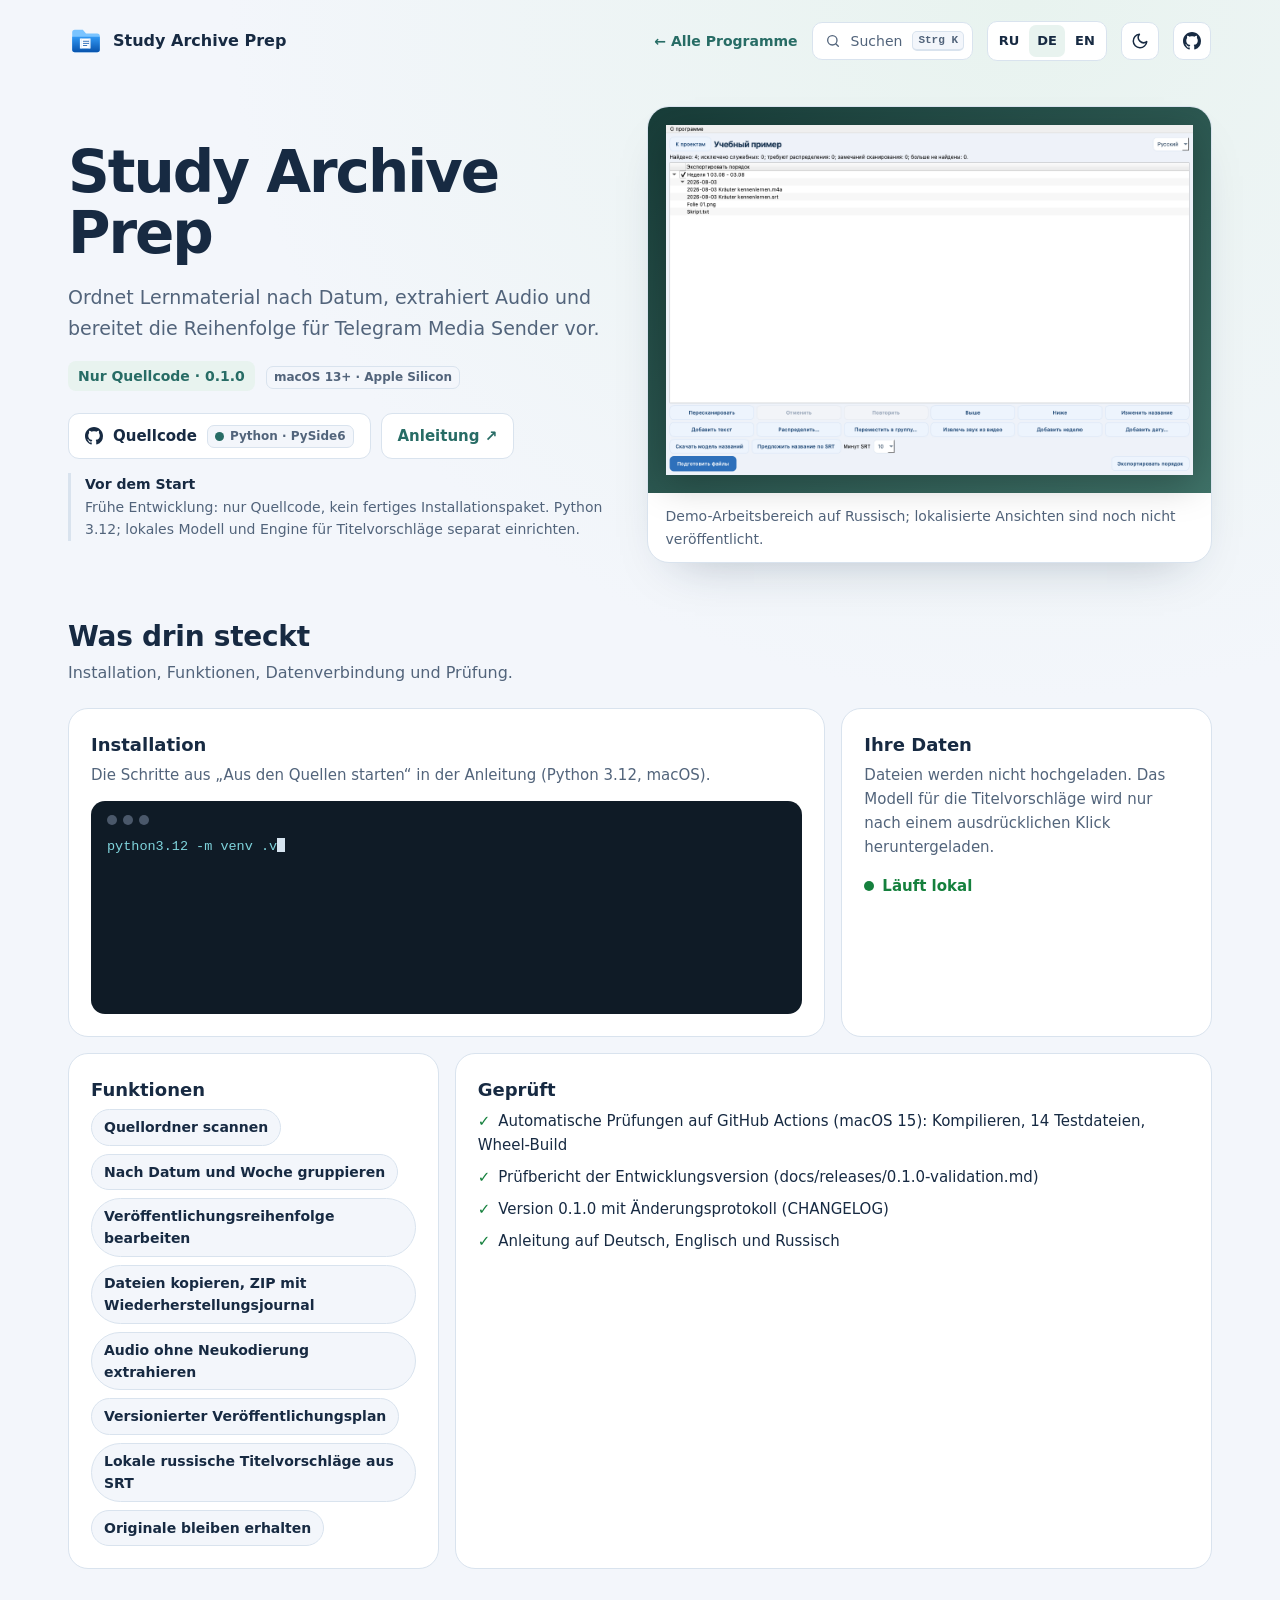
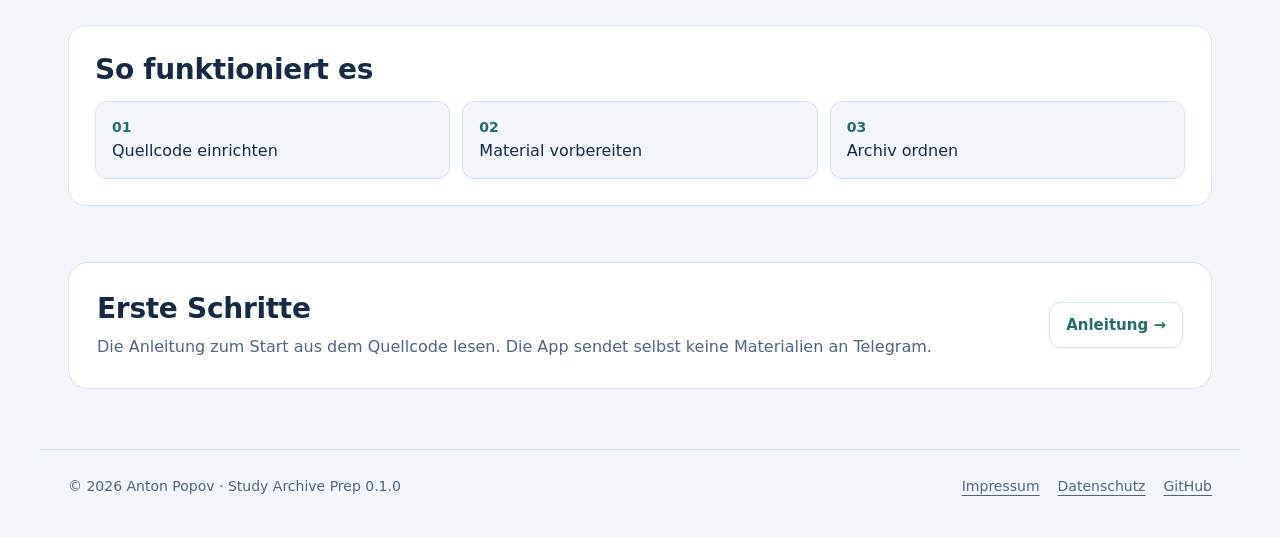
==== index.html @ 39529fe4 "kit: full brand in floating header, lighter pill transition" ====
<!doctype html>
<html lang="de">
<head>
<meta charset="utf-8">
<meta name="viewport" content="width=device-width,initial-scale=1">
<meta name="color-scheme" content="light dark">
<meta name="description" content="Ordnet Lernmaterial nach Datum, extrahiert Audio und bereitet die Reihenfolge für Telegram Media Sender vor.">
<title>Study Archive Prep — Anleitung · Nur Quellcode · 0.1.0</title>
<link rel="icon" href="presentation-icon.svg">
<script src="assets/kit/kit-theme.js"></script><link rel="stylesheet" href="assets/kit/kit.css?v=2026.11.06-1"><script src="assets/kit/programs.js?v=2026.11.06-1" defer></script><script src="assets/kit/kit.js?v=2026.11.06-1" defer></script>
<link rel="stylesheet" href="presentation.css?v=2026.11.06-1">
</head>
<body class="ppk-page">
<a class="ppk-skip" href="#main">Zum Inhalt</a>
<div class="ppk-nav-wrap" id="ppk-nav-wrap">
  <nav class="ppk-nav" aria-label="Hauptnavigation">
    <a class="ppk-brand" href="index.html"><img src="presentation-icon.svg" alt="" width="34" height="34"><span>Study Archive Prep</span></a>
    <span class="ppk-spacer"></span>
    <a class="ppk-back" href="https://popovantondev.github.io/popovantondev/index.html">← Alle Programme</a>
    <button class="ppk-search-btn" type="button" data-ppk-open-search aria-label="Programme durchsuchen"><span>Suchen</span><kbd>Strg K</kbd></button>
    <div class="ppk-langs"><a href="index-ru.html" lang="ru" hreflang="ru">RU</a><a href="index.html" lang="de" hreflang="de" aria-current="page">DE</a><a href="index-en.html" lang="en" hreflang="en">EN</a></div>
    <button class="ppk-icon-btn ppk-theme-btn" type="button" data-ppk-theme aria-label="Farbschema wechseln"></button>
    <a class="ppk-icon-btn ppk-gh-btn" href="https://github.com/popovantondev/StudyArchivePrep" aria-label="GitHub"></a>
  </nav>
</div>
<main class="ppk-shell" id="main">
<div class="ppk-hero">
<div>

<h1>Study Archive Prep</h1>
<p class="ppk-lead">Ordnet Lernmaterial nach Datum, extrahiert Audio und bereitet die Reihenfolge für Telegram Media Sender vor.</p>
<span class="ppk-status">Nur Quellcode · 0.1.0</span> <span class="ppk-chip ppk-meta-chip">macOS 13+ · Apple Silicon</span>
<div class="ppk-actions">
<a class="ppk-btn ppk-btn-gh" href="https://github.com/popovantondev/StudyArchivePrep">Quellcode <span class="ppk-chip"><i class="ppk-dot"></i>Python · PySide6</span></a>
<a class="ppk-btn" href="Guide-de.html">Anleitung ↗</a>
</div>
<p class="ppk-requirements"><strong>Vor dem Start</strong>Frühe Entwicklung: nur Quellcode, kein fertiges Installationspaket. Python 3.12; lokales Modell und Engine für Titelvorschläge separat einrichten.</p>

</div>
<figure class="ppk-preview">
<div class="ppk-stage"><a href="docs/images/study-archive-prep-workspace.png"><img src="docs/images/study-archive-prep-workspace.png" alt="Study Archive Prep — Demo-Arbeitsbereich auf Russisch; lokalisierte Ansichten sind noch nicht veröffentlicht." decoding="async"></a></div>
<figcaption>Demo-Arbeitsbereich auf Russisch; lokalisierte Ansichten sind noch nicht veröffentlicht.</figcaption>
</figure>
</div>



<section class="ppk-bento-section ppk-section ppk-reveal">
<h2>Was drin steckt</h2>
<p class="ppk-sub">Installation, Funktionen, Datenverbindung und Prüfung.</p>
<div class="ppk-bento">
<div class="ppk-tile ppk-wide"><h3>Installation</h3><p>Die Schritte aus „Aus den Quellen starten“ in der Anleitung (Python 3.12, macOS).</p><div class="ppk-term" role="group" aria-label="Installation"><div class="ppk-term-bar"><i></i><i></i><i></i></div><div class="ppk-term-out"><div class="ppk-ps">python3.12 -m venv .venv</div><div class="ppk-ps">source .venv/bin/activate</div><div class="ppk-ps">python -m pip install -r requirements.txt</div><div class="ppk-ps">python -m pip install -e .</div><div class="ppk-ok">study-archive-prep</div><div class="ppk-dim"># Getrennte UI-Vorschau: study-archive-prep --data-dir /tmp/study-archive-prep-preview</div></div></div></div>
<div class="ppk-tile"><h3>Ihre Daten</h3><p>Dateien werden nicht hochgeladen. Das Modell für die Titelvorschläge wird nur nach einem ausdrücklichen Klick heruntergeladen.</p><span class="ppk-live">Läuft lokal</span></div>
<div class="ppk-tile"><h3>Funktionen</h3><div class="ppk-chips"><span>Quellordner scannen</span><span>Nach Datum und Woche gruppieren</span><span>Veröffentlichungsreihenfolge bearbeiten</span><span>Dateien kopieren, ZIP mit Wiederherstellungsjournal</span><span>Audio ohne Neukodierung extrahieren</span><span>Versionierter Veröffentlichungsplan</span><span>Lokale russische Titelvorschläge aus SRT</span><span>Originale bleiben erhalten</span></div></div>
<div class="ppk-tile ppk-wide"><h3>Geprüft</h3><ul class="ppk-checks"><li>Automatische Prüfungen auf GitHub Actions (macOS 15): Kompilieren, 14 Testdateien, Wheel-Build</li><li>Prüfbericht der Entwicklungsversion (docs/releases/0.1.0-validation.md)</li><li>Version 0.1.0 mit Änderungsprotokoll (CHANGELOG)</li><li>Anleitung auf Deutsch, Englisch und Russisch</li></ul></div>
</div>
</section>

<section class="ppk-section ppk-process ppk-reveal" aria-labelledby="process-title">
<h2 id="process-title">So funktioniert es</h2>
<ol class="ppk-flow"><li>Quellcode einrichten</li><li>Material vorbereiten</li><li>Archiv ordnen</li></ol>
</section>

<section class="ppk-section ppk-start ppk-reveal">
<div><h2>Erste Schritte</h2><p>Die Anleitung zum Start aus dem Quellcode lesen. Die App sendet selbst keine Materialien an Telegram.</p></div>
<div class="ppk-actions"><a class="ppk-btn" href="Guide-de.html">Anleitung →</a></div>
</section>
</main>
<footer class="ppk-footer">
  <span>© 2026 Anton Popov · Study Archive Prep 0.1.0</span>
  <nav aria-label="Rechtliches"><a href="https://popovantondev.github.io/popovantondev/impressum.html">Impressum</a><a href="https://popovantondev.github.io/popovantondev/datenschutz.html">Datenschutz</a><a href="https://github.com/popovantondev/StudyArchivePrep">GitHub</a></nav>
</footer>
</body>
</html>
---- assets/kit/kit.css ----
/* popovantondev shared kit: tokens, header, search palette, components, footer.
   Everything is prefixed ppk-. Pages set their accent in their own CSS (see demo.html).
   Kit tokens have zero specificity (:where), so any page rule overrides them regardless of load order. */

/* ---------- tokens ---------- */
:where(:root){color-scheme:light;
  --ppk-bg:#f3f6fb;--ppk-panel:#ffffff;--ppk-ink:#172a42;--ppk-muted:#52647b;--ppk-line:#d9e3ee;
  --ppk-accent:#0f6f7c;--ppk-accent-ink:#ffffff;--ppk-tint:#e2f2f3;--ppk-hero:#0c3a45;--ppk-hero-end:#1b6b78;
  --ppk-glass:rgba(255,255,255,.76);--ppk-term:#0f1b26;--ppk-term-ink:#d6e4ef;--ppk-term-ps:#7fd4dc;--ppk-term-ok:#6ee787;--ppk-term-dim:#8fa3b6;
  --ppk-ok:#15803d;--ppk-ok-bg:#dcfce7;--ppk-ok-fg:#166534;--ppk-warn-bg:#fef3c7;--ppk-warn-fg:#92400e;
  --ppk-focus:#1a5fd0;--ppk-shadow:0 22px 50px -30px rgba(22,43,72,.35);
  --ppk-radius-s:8px;--ppk-radius-m:12px;--ppk-radius-l:20px;--ppk-radius-pill:999px;
  --ppk-font:system-ui,-apple-system,"Segoe UI",sans-serif;--ppk-mono:ui-monospace,"Cascadia Code",Consolas,monospace;--ppk-shell:1200px}
:where([data-theme="dark"]){color-scheme:dark;
  --ppk-bg:#0c131b;--ppk-panel:#131d28;--ppk-ink:#e5edf5;--ppk-muted:#9badbf;--ppk-line:#233142;
  --ppk-accent:#3cc1cc;--ppk-accent-ink:#03262b;--ppk-tint:#11343a;--ppk-hero:#082a32;--ppk-hero-end:#145a65;
  --ppk-glass:rgba(19,29,40,.76);--ppk-term:#070d13;--ppk-term-ink:#d6e4ef;--ppk-term-ps:#7fd4dc;--ppk-term-ok:#6ee787;--ppk-term-dim:#8fa3b6;
  --ppk-ok:#4ade80;--ppk-ok-bg:#14532d;--ppk-ok-fg:#bbf7d0;--ppk-warn-bg:#78350f;--ppk-warn-fg:#fde68a;
  --ppk-focus:#7ab8ff;--ppk-shadow:0 22px 50px -30px rgba(0,0,0,.7)}
@media (prefers-color-scheme:dark){:where(:root:not([data-theme])){color-scheme:dark;
  --ppk-bg:#0c131b;--ppk-panel:#131d28;--ppk-ink:#e5edf5;--ppk-muted:#9badbf;--ppk-line:#233142;
  --ppk-accent:#3cc1cc;--ppk-accent-ink:#03262b;--ppk-tint:#11343a;--ppk-hero:#082a32;--ppk-hero-end:#145a65;
  --ppk-glass:rgba(19,29,40,.76);--ppk-term:#070d13;--ppk-term-ink:#d6e4ef;--ppk-term-ps:#7fd4dc;--ppk-term-ok:#6ee787;--ppk-term-dim:#8fa3b6;
  --ppk-ok:#4ade80;--ppk-ok-bg:#14532d;--ppk-ok-fg:#bbf7d0;--ppk-warn-bg:#78350f;--ppk-warn-fg:#fde68a;
  --ppk-focus:#7ab8ff;--ppk-shadow:0 22px 50px -30px rgba(0,0,0,.7)}}

/* ---------- base (only inside pages that opt in with class ppk-page on body) ---------- */
.ppk-page{margin:0;background:radial-gradient(ellipse at 80% 0,var(--ppk-tint),transparent 55%),var(--ppk-bg);background-attachment:fixed;color:var(--ppk-ink);font:16px/1.6 var(--ppk-font);transition:background-color .3s,color .3s}
.ppk-page *,.ppk-page *::before,.ppk-page *::after{box-sizing:border-box}
:where(.ppk-page a){color:var(--ppk-accent);text-underline-offset:4px}
:where(.ppk-page img){max-width:100%;height:auto}
:where(.ppk-page button){font:inherit;color:inherit}
.ppk-page :focus-visible,.ppk-overlay :focus-visible,.ppk-nav-wrap :focus-visible,.ppk-footer :focus-visible{outline:3px solid var(--ppk-focus);outline-offset:3px}
:where(.ppk-page h1),.ppk-title{font-size:clamp(34px,4.6vw,58px);line-height:1.05;letter-spacing:-.035em;margin:14px 0 18px}
:where(.ppk-page h2),.ppk-h2{font-size:clamp(22px,2.4vw,28px);line-height:1.25;letter-spacing:-.01em;margin:0 0 6px}
.ppk-page [hidden],.ppk-overlay[hidden]{display:none!important}
.ppk-shell{max-width:var(--ppk-shell);margin:0 auto;padding:0 28px}
.ppk-section{margin:56px 0;position:relative}
.ppk-sub{color:var(--ppk-muted);margin:0 0 22px}
.ppk-sr-only{position:absolute!important;width:1px;height:1px;margin:-1px;padding:0;overflow:hidden;clip:rect(0 0 0 0);white-space:nowrap;border:0}
.ppk-skip{position:absolute;left:12px;top:-60px;z-index:200;background:var(--ppk-panel);color:var(--ppk-ink);border:2px solid var(--ppk-focus);border-radius:var(--ppk-radius-m);padding:8px 14px;font-weight:700;text-decoration:none}
.ppk-skip:focus{top:12px}
html.ppk-lock{overflow:hidden}

/* ---------- icons (CSS masks, work without JS and without inline SVG) ---------- */
.ppk-search-btn::before,.ppk-gh-btn::before,.ppk-theme-btn::before,.ppk-btn-gh::before{content:"";flex:none;background:currentColor;-webkit-mask:var(--ppk-ico) center/contain no-repeat;mask:var(--ppk-ico) center/contain no-repeat}
.ppk-search-btn::before{--ppk-ico:url("data:image/svg+xml,%3Csvg xmlns='http://www.w3.org/2000/svg' viewBox='0 0 24 24' fill='none' stroke='black' stroke-width='2' stroke-linecap='round'%3E%3Ccircle cx='11' cy='11' r='7'/%3E%3Cpath d='m20 20-3.5-3.5'/%3E%3C/svg%3E");width:16px;height:16px}
.ppk-gh-btn::before,.ppk-btn-gh::before{--ppk-ico:url("data:image/svg+xml,%3Csvg xmlns='http://www.w3.org/2000/svg' viewBox='0 0 16 16'%3E%3Cpath d='M8 0C3.58 0 0 3.58 0 8c0 3.54 2.29 6.53 5.47 7.59.4.07.55-.17.55-.38 0-.19-.01-.82-.01-1.49-2.01.37-2.53-.49-2.69-.94-.09-.23-.48-.94-.82-1.13-.28-.15-.68-.52-.01-.53.63-.01 1.08.58 1.23.82.72 1.21 1.87.87 2.33.66.07-.52.28-.87.51-1.07-1.78-.2-3.64-.89-3.64-3.95 0-.87.31-1.59.82-2.15-.08-.2-.36-1.02.08-2.12 0 0 .67-.21 2.2.82.64-.18 1.32-.27 2-.27.68 0 1.36.09 2 .27 1.53-1.04 2.2-.82 2.2-.82.44 1.1.16 1.92.08 2.12.51.56.82 1.27.82 2.15 0 3.07-1.87 3.75-3.65 3.95.29.25.54.73.54 1.48 0 1.07-.01 1.93-.01 2.2 0 .21.15.46.55.38A8.013 8.013 0 0 0 16 8c0-4.42-3.58-8-8-8z'/%3E%3C/svg%3E");width:18px;height:18px}
.ppk-theme-btn::before{--ppk-ico:url("data:image/svg+xml,%3Csvg xmlns='http://www.w3.org/2000/svg' viewBox='0 0 24 24' fill='none' stroke='black' stroke-width='2' stroke-linecap='round' stroke-linejoin='round'%3E%3Cpath d='M21 12.8A9 9 0 1 1 11.2 3a7 7 0 0 0 9.8 9.8z'/%3E%3C/svg%3E");width:18px;height:18px}
:root[data-theme="dark"] .ppk-theme-btn::before{--ppk-ico:url("data:image/svg+xml,%3Csvg xmlns='http://www.w3.org/2000/svg' viewBox='0 0 24 24' fill='none' stroke='black' stroke-width='2' stroke-linecap='round'%3E%3Ccircle cx='12' cy='12' r='4.5'/%3E%3Cpath d='M12 2v2M12 20v2M4.9 4.9l1.4 1.4M17.7 17.7l1.4 1.4M2 12h2M20 12h2M4.9 19.1l1.4-1.4M17.7 6.3l1.4-1.4'/%3E%3C/svg%3E")}
@media (prefers-color-scheme:dark){:root:not([data-theme]) .ppk-theme-btn::before{--ppk-ico:url("data:image/svg+xml,%3Csvg xmlns='http://www.w3.org/2000/svg' viewBox='0 0 24 24' fill='none' stroke='black' stroke-width='2' stroke-linecap='round'%3E%3Ccircle cx='12' cy='12' r='4.5'/%3E%3Cpath d='M12 2v2M12 20v2M4.9 4.9l1.4 1.4M17.7 17.7l1.4 1.4M2 12h2M20 12h2M4.9 19.1l1.4-1.4M17.7 6.3l1.4-1.4'/%3E%3C/svg%3E")}}
.ppk-search-btn:has(svg)::before,.ppk-icon-btn:has(svg)::before,.ppk-btn-gh:has(svg)::before{display:none}

/* ---------- header: static markup, JS only improves it ---------- */
.ppk-nav-wrap{position:sticky;top:0;z-index:40;padding:10px 0 0}
.ppk-nav-wrap.ppk-floating{padding-inline:8px}
.ppk-nav{position:relative;isolation:isolate;max-width:var(--ppk-shell);margin:0 auto;display:flex;align-items:center;gap:14px;padding:10px 28px;border:1px solid transparent;border-radius:0;font:14px/1.3 var(--ppk-font);color:var(--ppk-ink);transition:border-color .25s,border-radius .25s}
/* Glass pill is a separate layer: the header jump to the pill changes layout once, the glass, blur and shadow only fade in (opacity), so scrolling past the threshold stays cheap. */
.ppk-nav::before{content:"";position:absolute;inset:-1px;z-index:-1;border-radius:inherit;background:var(--ppk-glass);-webkit-backdrop-filter:blur(14px) saturate(1.4);backdrop-filter:blur(14px) saturate(1.4);box-shadow:0 10px 30px -18px rgba(0,0,0,.35);opacity:0;pointer-events:none;transition:opacity .25s}
.ppk-nav *,.ppk-nav *::before,.ppk-nav *::after{box-sizing:border-box}
.ppk-floating .ppk-nav{max-width:980px;padding:8px 10px 8px 16px;border-color:var(--ppk-line);border-radius:var(--ppk-radius-pill)}
.ppk-floating .ppk-nav::before{opacity:1}
.ppk-brand{display:flex;align-items:center;gap:10px;min-width:0;font-size:16px;font-weight:750;color:var(--ppk-ink);text-decoration:none;white-space:nowrap}
.ppk-brand img{width:34px;height:34px;flex:none;border-radius:9px}
.ppk-brand span{overflow:hidden;text-overflow:ellipsis;padding:3px 4px 3px 0;margin:-3px -4px -3px 0}
.ppk-spacer{flex:1}
.ppk-back{display:inline-flex;align-items:center;min-height:38px;font-size:14px;font-weight:650;color:var(--ppk-accent);text-decoration:none;white-space:nowrap}
.ppk-back:hover{text-decoration:underline;text-underline-offset:4px}
.ppk-search-btn{display:none;align-items:center;gap:10px;min-height:38px;padding:6px 8px 6px 12px;border:1px solid var(--ppk-line);border-radius:10px;background:var(--ppk-panel);color:var(--ppk-muted);font:inherit;font-size:14px;cursor:pointer;transition:border-color .2s}
.ppk-search-btn:hover{border-color:var(--ppk-accent)}
html.ppk-js .ppk-search-btn{display:flex}
.ppk-search-btn kbd,.ppk-kbd{font:600 11px/1 var(--ppk-mono);border:1px solid var(--ppk-line);border-bottom-width:2px;border-radius:5px;padding:3px 5px;color:var(--ppk-muted);background:var(--ppk-bg)}
.ppk-langs{display:flex;gap:2px;padding:3px;border:1px solid var(--ppk-line);border-radius:10px;background:var(--ppk-panel)}
.ppk-langs a{display:grid;place-items:center;min-width:36px;min-height:32px;border-radius:7px;color:var(--ppk-ink);font-size:13px;font-weight:700;text-decoration:none}
.ppk-langs a:hover{background:var(--ppk-bg)}
.ppk-langs a[aria-current]{background:var(--ppk-tint);color:var(--ppk-ink)}
.ppk-icon-btn{display:grid;place-items:center;width:38px;height:38px;padding:0;border:1px solid var(--ppk-line);border-radius:10px;background:var(--ppk-panel);color:var(--ppk-ink);text-decoration:none;cursor:pointer;transition:border-color .2s}
.ppk-icon-btn:hover{border-color:var(--ppk-accent)}
.ppk-icon-btn svg{width:18px;height:18px}
html:not(.ppk-js) .ppk-theme-btn{display:none}

/* ---------- hero parts ---------- */
.ppk-hero{display:grid;grid-template-columns:minmax(0,1fr) minmax(0,1.05fr);gap:40px;align-items:center;margin:34px 0 10px}
.ppk-hero>*{min-width:0}
.ppk-pill{display:inline-flex;align-items:center;gap:8px;max-width:100%;padding:4px 12px 4px 4px;border:1px solid var(--ppk-line);border-radius:var(--ppk-radius-pill);background:var(--ppk-panel);color:var(--ppk-ink);font-size:13px;text-decoration:none;transition:border-color .2s,transform .2s}
.ppk-pill:hover{border-color:var(--ppk-accent);transform:translateY(-1px)}
.ppk-pill .ppk-new{flex:none;background:var(--ppk-accent);color:var(--ppk-accent-ink);border-radius:var(--ppk-radius-pill);padding:2px 8px;font-weight:800;font-size:11px;letter-spacing:.04em}
.ppk-pill .ppk-more{color:var(--ppk-accent);font-weight:650;white-space:nowrap}
.ppk-lead{margin:0 0 18px;color:var(--ppk-muted);font-size:19px}
.ppk-status{display:inline-block;padding:4px 10px;border-radius:var(--ppk-radius-s);background:var(--ppk-tint);color:var(--ppk-accent);font-size:14px;font-weight:700}
.ppk-actions{display:flex;flex-wrap:wrap;align-items:center;gap:10px;margin:22px 0 14px}
.ppk-btn{display:inline-flex;align-items:center;gap:10px;min-height:46px;padding:10px 16px;border:1px solid var(--ppk-line);border-radius:11px;background:var(--ppk-panel);color:var(--ppk-accent);font-size:15px;font-weight:700;text-decoration:none;cursor:pointer;transition:transform .15s,box-shadow .2s,border-color .2s}
.ppk-btn:hover{transform:translateY(-1px);box-shadow:0 8px 20px -12px rgba(0,0,0,.35);border-color:var(--ppk-accent)}
.ppk-btn-primary{background:var(--ppk-accent);border-color:var(--ppk-accent);color:var(--ppk-accent-ink)}
.ppk-btn-gh{color:var(--ppk-ink)}
.ppk-chip{display:inline-flex;align-items:center;gap:6px;padding:1px 7px;border:1px solid var(--ppk-line);border-radius:7px;background:var(--ppk-bg);color:var(--ppk-muted);font-size:12px;font-weight:600}
.ppk-dot{display:inline-block;width:9px;height:9px;border-radius:50%;background:var(--ppk-accent)}
.ppk-requirements{margin:0;padding-left:14px;border-left:3px solid var(--ppk-line);color:var(--ppk-muted);font-size:14px}
.ppk-requirements strong{display:block;color:var(--ppk-ink)}
.ppk-preview{position:relative;margin:0;overflow:hidden;border:1px solid var(--ppk-line);border-radius:22px;background:var(--ppk-panel);box-shadow:var(--ppk-shadow)}
.ppk-stage{display:grid;place-items:center;padding:18px;background:linear-gradient(145deg,var(--ppk-hero),var(--ppk-hero-end))}
.ppk-stage img{display:block;width:auto;max-height:470px;filter:drop-shadow(0 8px 18px rgba(0,0,0,.25))}
.ppk-preview figcaption{padding:12px 18px;color:var(--ppk-muted);font-size:14px}

/* ---------- bento ---------- */
.ppk-bento{display:grid;grid-template-columns:repeat(3,minmax(0,1fr));gap:16px}
.ppk-tile{position:relative;min-width:0;overflow:hidden;padding:22px;border:1px solid var(--ppk-line);border-radius:var(--ppk-radius-l);background:var(--ppk-panel)}
.ppk-tile h3{margin:0 0 4px;font-size:18px}
.ppk-tile p{margin:0 0 14px;color:var(--ppk-muted);font-size:15px}
.ppk-wide{grid-column:span 2}
.ppk-term{min-height:178px;overflow:hidden;padding:14px 16px;border-radius:14px;background:var(--ppk-term);color:var(--ppk-term-ink);font:13.5px/1.75 var(--ppk-mono)}
.ppk-term-bar{display:flex;gap:6px;margin-bottom:10px}
.ppk-term-bar i{width:10px;height:10px;border-radius:50%;background:#4a586a}
.ppk-term-out>div{overflow-wrap:anywhere}
.ppk-term .ppk-ps{color:var(--ppk-term-ps)}
.ppk-term .ppk-ok{color:var(--ppk-term-ok)}
.ppk-term .ppk-dim{color:var(--ppk-term-dim)}
.ppk-cursor{display:inline-block;width:8px;height:1.05em;background:var(--ppk-term-ink);vertical-align:-2px;animation:ppk-blink 1s steps(1) infinite}
@keyframes ppk-blink{50%{opacity:0}}
.ppk-chips{display:flex;flex-wrap:wrap;gap:8px}
.ppk-chips span{padding:6px 12px;border:1px solid var(--ppk-line);border-radius:var(--ppk-radius-pill);background:var(--ppk-bg);font-size:14px;font-weight:600;transition:transform .2s,border-color .2s}
.ppk-chips span:hover{transform:translateY(-2px);border-color:var(--ppk-accent)}
.ppk-live{display:inline-flex;align-items:center;gap:8px;color:var(--ppk-ok);font-size:15px;font-weight:700}
.ppk-live::before{content:"";width:10px;height:10px;border-radius:50%;background:var(--ppk-ok);box-shadow:0 0 0 0 rgba(22,163,74,.55);animation:ppk-pulse 2s infinite}
@keyframes ppk-pulse{70%{box-shadow:0 0 0 10px rgba(22,163,74,0)}100%{box-shadow:0 0 0 0 rgba(22,163,74,0)}}
.ppk-checks{display:grid;gap:8px;margin:0;padding:0;list-style:none;font-size:15px}
.ppk-checks li::before{content:"\2713";margin-right:8px;color:var(--ppk-ok);font-weight:800}

/* ---------- steps ---------- */
.ppk-process{padding:26px;border:1px solid var(--ppk-line);border-radius:18px;background:var(--ppk-panel)}
.ppk-flow{display:grid;grid-template-columns:repeat(3,minmax(0,1fr));gap:12px;margin:14px 0 0;padding:0;list-style:none;counter-reset:ppk-step}
.ppk-flow li{padding:14px 16px;border:1px solid var(--ppk-line);border-radius:var(--ppk-radius-m);background:var(--ppk-bg)}
.ppk-flow li::before{counter-increment:ppk-step;content:counter(ppk-step,decimal-leading-zero);display:block;color:var(--ppk-accent);font-size:14px;font-weight:700}

/* ---------- tabs and program cards ---------- */
.ppk-tabs{display:inline-flex;flex-wrap:wrap;gap:4px;padding:4px;border:1px solid var(--ppk-line);border-radius:14px;background:var(--ppk-panel)}
.ppk-tabs button{padding:8px 14px;min-height:38px;border:0;border-radius:10px;background:transparent;color:var(--ppk-muted);font-size:14px;font-weight:650;cursor:pointer;transition:background-color .2s,color .2s}
.ppk-tabs button:hover{color:var(--ppk-ink)}
.ppk-tabs button[aria-selected="true"]{background:var(--ppk-accent);color:var(--ppk-accent-ink)}
.ppk-app-grid{display:grid;grid-template-columns:repeat(auto-fill,minmax(230px,1fr));gap:12px;margin-top:16px}
.ppk-app-card{display:flex;align-items:flex-start;gap:12px;padding:14px;border:1px solid var(--ppk-line);border-radius:14px;background:var(--ppk-panel);color:var(--ppk-ink);text-decoration:none;animation:ppk-fade .35s ease both;transition:border-color .2s,transform .2s}
.ppk-app-card:hover{border-color:var(--ppk-accent);transform:translateY(-2px)}
.ppk-app-card img{flex:none;width:36px;height:36px;border-radius:9px}
.ppk-app-card b{display:block;font-size:15px}
.ppk-app-card small{display:block;color:var(--ppk-muted);font-size:13px;line-height:1.4}
@keyframes ppk-fade{from{opacity:0;transform:translateY(6px)}}

/* ---------- demo frame ---------- */
.ppk-demo{overflow:hidden;border:1px solid var(--ppk-line);border-radius:var(--ppk-radius-l);background:var(--ppk-panel);box-shadow:var(--ppk-shadow)}
.ppk-demo-head{display:flex;flex-wrap:wrap;align-items:center;gap:10px;padding:12px 16px;border-bottom:1px solid var(--ppk-line);font-weight:700}
.ppk-demo-label{margin-left:auto;padding:3px 10px;border-radius:var(--ppk-radius-pill);background:var(--ppk-warn-bg);color:var(--ppk-warn-fg);font-size:13px;font-weight:700}
.ppk-demo-body{display:grid;grid-template-columns:220px minmax(0,1fr);min-height:250px}
.ppk-demo-side{display:grid;align-content:start;gap:10px;padding:16px;border-right:1px solid var(--ppk-line);font-size:14px}
.ppk-field{padding:8px 10px;border:1px solid var(--ppk-line);border-radius:10px;background:var(--ppk-bg)}
.ppk-field small{display:block;color:var(--ppk-muted)}
.ppk-demo-main{min-width:0;padding:16px}
.ppk-rows{display:grid;gap:6px;margin:0 0 12px;padding:0;list-style:none}
.ppk-rows li{display:grid;grid-template-columns:minmax(0,1fr) auto;gap:10px;align-items:center;padding:8px 12px;border:1px solid var(--ppk-line);border-radius:10px;font-size:14px;animation:ppk-fade .3s ease both}
.ppk-rows li>:first-child{overflow-wrap:anywhere}
.ppk-badge{padding:2px 8px;border-radius:6px;background:var(--ppk-tint);color:var(--ppk-ink);font-size:12px;font-weight:700}
.ppk-badge-ok{background:var(--ppk-ok-bg);color:var(--ppk-ok-fg)}
.ppk-badge-warn{background:var(--ppk-warn-bg);color:var(--ppk-warn-fg)}
.ppk-progress{height:8px;margin:10px 0;overflow:hidden;border:1px solid var(--ppk-line);border-radius:99px;background:var(--ppk-bg)}
.ppk-progress i{display:block;width:0;height:100%;background:var(--ppk-accent);transition:width .25s linear}
.ppk-demo-empty{padding:24px 0;color:var(--ppk-muted);font-size:14px}
.ppk-demo-done{color:var(--ppk-ok);font-weight:700}

/* ---------- search palette (built by kit.js) ---------- */
.ppk-overlay{position:fixed;inset:0;z-index:100;display:grid;place-items:start center;padding:12vh 16px 16px;background:rgba(8,15,24,.55);-webkit-backdrop-filter:blur(3px);backdrop-filter:blur(3px);font:16px/1.5 var(--ppk-font);color:var(--ppk-ink)}
.ppk-overlay *,.ppk-overlay *::before,.ppk-overlay *::after{box-sizing:border-box}
.ppk-palette{width:min(620px,100%);overflow:hidden;border:1px solid var(--ppk-line);border-radius:16px;background:var(--ppk-panel);box-shadow:0 30px 80px -20px rgba(0,0,0,.5);animation:ppk-pop .18s ease}
@keyframes ppk-pop{from{opacity:0;transform:translateY(-8px) scale(.98)}}
.ppk-phead{display:flex;align-items:center;border-bottom:1px solid var(--ppk-line)}
.ppk-palette-input{flex:1;min-width:0;padding:16px 18px;border:0;background:transparent;color:var(--ppk-ink);font:inherit;font-size:17px;outline:none}
.ppk-palette-input::placeholder{color:var(--ppk-muted);opacity:1}
.ppk-phead:focus-within{box-shadow:inset 0 -2px 0 var(--ppk-focus)}
.ppk-pclose{margin-right:12px;padding:6px 8px;border:1px solid var(--ppk-line);border-radius:7px;background:var(--ppk-bg);color:var(--ppk-muted);font:600 12px/1 var(--ppk-mono);cursor:pointer}
.ppk-plist{max-height:min(420px,55vh);margin:0;padding:6px;overflow:auto;list-style:none}
.ppk-pitem{display:flex;align-items:center;gap:12px;padding:9px 10px;border-radius:10px;color:var(--ppk-ink);text-decoration:none}
.ppk-pitem[aria-selected="true"]{background:var(--ppk-tint);box-shadow:inset 3px 0 0 var(--ppk-accent)}
.ppk-pitem img,.ppk-pletter{flex:none;width:30px;height:30px;border-radius:8px}
.ppk-pletter{display:grid;place-items:center;background:var(--ppk-accent);color:var(--ppk-accent-ink);font-weight:800}
.ppk-ptext{min-width:0}
.ppk-pname{display:block;font-weight:650}
.ppk-ptext small{display:block;overflow:hidden;color:var(--ppk-muted);font-size:12px;text-overflow:ellipsis;white-space:nowrap}
.ppk-pempty{margin:0;padding:22px 18px;color:var(--ppk-muted)}
.ppk-pfoot{display:flex;gap:14px;padding:9px 14px;border-top:1px solid var(--ppk-line);color:var(--ppk-muted);font-size:12px}

/* ---------- footer ---------- */
.ppk-footer{display:flex;flex-wrap:wrap;justify-content:space-between;gap:12px 16px;max-width:var(--ppk-shell);margin:60px auto 0;padding:26px 28px 40px;border-top:1px solid var(--ppk-line);color:var(--ppk-muted);font:14px/1.5 var(--ppk-font)}
.ppk-footer nav{display:flex;flex-wrap:wrap;gap:6px 18px}
.ppk-footer a{color:var(--ppk-muted);text-decoration:underline;text-underline-offset:4px}
.ppk-footer a:hover{color:var(--ppk-ink)}

/* ---------- long text (Guide pages): opt in with class ppk-prose ---------- */
.ppk-prose{line-height:1.7}
.ppk-prose table{display:block;max-width:100%;overflow-x:auto;border-collapse:collapse}
.ppk-prose th,.ppk-prose td{padding:8px 12px;border:1px solid var(--ppk-line);text-align:left;vertical-align:top}
.ppk-prose th{background:var(--ppk-tint)}
.ppk-prose pre,.ppk-prose code{font-family:var(--ppk-mono);font-size:.92em}
.ppk-prose pre{max-width:100%;overflow-x:auto;padding:14px 16px;border-radius:var(--ppk-radius-m);background:var(--ppk-term);color:var(--ppk-term-ink)}
.ppk-prose :not(pre)>code{padding:1px 6px;border-radius:6px;background:var(--ppk-tint)}
.ppk-prose blockquote{margin:1em 0;padding:2px 16px;border-left:3px solid var(--ppk-accent);color:var(--ppk-muted)}

/* ---------- scroll reveal (hidden state only exists when JS runs) ---------- */
html.ppk-js .ppk-reveal:not(.ppk-in){opacity:0;transform:translateY(14px)}
.ppk-reveal{transition:opacity .6s ease,transform .6s ease}

/* ---------- small screens ---------- */
@media (max-width:900px){.ppk-hero{grid-template-columns:1fr}.ppk-bento{grid-template-columns:1fr 1fr}}
@media (max-width:640px){
  .ppk-shell,.ppk-footer{padding-left:16px;padding-right:16px}
  .ppk-nav{gap:8px;padding:8px 12px}
  .ppk-back{font-size:0;justify-content:center;width:38px;padding:0}
  .ppk-back::before{content:"\2190";font-size:20px}
  .ppk-search-btn span,.ppk-search-btn kbd{display:none}
  .ppk-search-btn{padding:0;width:38px;justify-content:center}
  .ppk-langs a{min-width:32px}
  .ppk-bento{grid-template-columns:1fr}
  .ppk-wide{grid-column:auto}
  .ppk-flow{grid-template-columns:1fr}
  .ppk-demo-body{grid-template-columns:1fr}
  .ppk-demo-side{border-right:0;border-bottom:1px solid var(--ppk-line)}
  .ppk-demo-label{margin-left:0}
  .ppk-pfoot{display:none}
  .ppk-overlay{padding-top:8vh}
}
@media (max-width:520px){
  .ppk-nav{flex-wrap:wrap;row-gap:6px}
  .ppk-nav::after{content:"";order:4;flex-basis:100%;height:0}
  .ppk-brand{order:1;margin-right:auto}
  .ppk-theme-btn{order:2}
  .ppk-gh-btn{order:3}
  .ppk-back{order:5}
  .ppk-search-btn{order:6;margin-left:auto}
  .ppk-langs{order:7}
  .ppk-spacer{display:none}
  .ppk-floating .ppk-nav{border-radius:26px;padding:8px 10px}
  .ppk-tile{padding:18px}
}

@media (prefers-reduced-motion:reduce){
  .ppk-nav-wrap,.ppk-nav,.ppk-nav::before,.ppk-pill,.ppk-btn,.ppk-chips span,.ppk-app-card,.ppk-reveal,.ppk-progress i,.ppk-page{transition:none!important}
  .ppk-palette,.ppk-app-card,.ppk-rows li,.ppk-cursor,.ppk-live::before{animation:none!important}
  html.ppk-js .ppk-reveal:not(.ppk-in){opacity:1;transform:none}
}
@media (forced-colors:active){.ppk-pitem[aria-selected="true"]{outline:2px solid Highlight}.ppk-tabs button[aria-selected="true"]{outline:2px solid Highlight}}
---- presentation.css ----
/* Page accent and page-only rules. Components and tokens come from assets/kit/kit.css. */
:root{--ppk-accent:#276c65;--ppk-tint:#e8f3ef;--ppk-hero:#183d39;--ppk-hero-end:#3f7268}
:root[data-theme="dark"]{--ppk-accent:#6fcbb8;--ppk-accent-ink:#06211c;--ppk-tint:#12302c;--ppk-hero:#183d39;--ppk-hero-end:#3f7268}
@media (prefers-color-scheme:dark){:root:not([data-theme]){--ppk-accent:#6fcbb8;--ppk-accent-ink:#06211c;--ppk-tint:#12302c;--ppk-hero:#183d39;--ppk-hero-end:#3f7268}}
.ppk-meta-chip{margin-left:6px}
.ppk-start{display:grid;grid-template-columns:minmax(0,1fr) auto;gap:24px;align-items:center;padding:28px;border:1px solid var(--ppk-line);border-radius:var(--ppk-radius-l);background:var(--ppk-panel)}
.ppk-start h2{margin:0 0 8px}.ppk-start p{margin:0;color:var(--ppk-muted)}.ppk-start .ppk-actions{margin:0}
.ppk-notice{margin:14px 0 0;padding:12px 14px;border-radius:var(--ppk-radius-m);background:var(--ppk-tint);color:var(--ppk-ink);font-size:15px}
.ppk-stage a{display:grid;place-items:center;max-width:100%}
.ppk-legal{margin:28px 0;padding:18px 22px;border:1px solid var(--ppk-line);border-left:4px solid var(--ppk-accent);border-radius:var(--ppk-radius-m);background:var(--ppk-tint)}
.ppk-legal h2{margin:0 0 8px;font-size:1.15rem}.ppk-legal p{margin:0}
@media (max-width:760px){.ppk-start{grid-template-columns:1fr;padding:22px}}
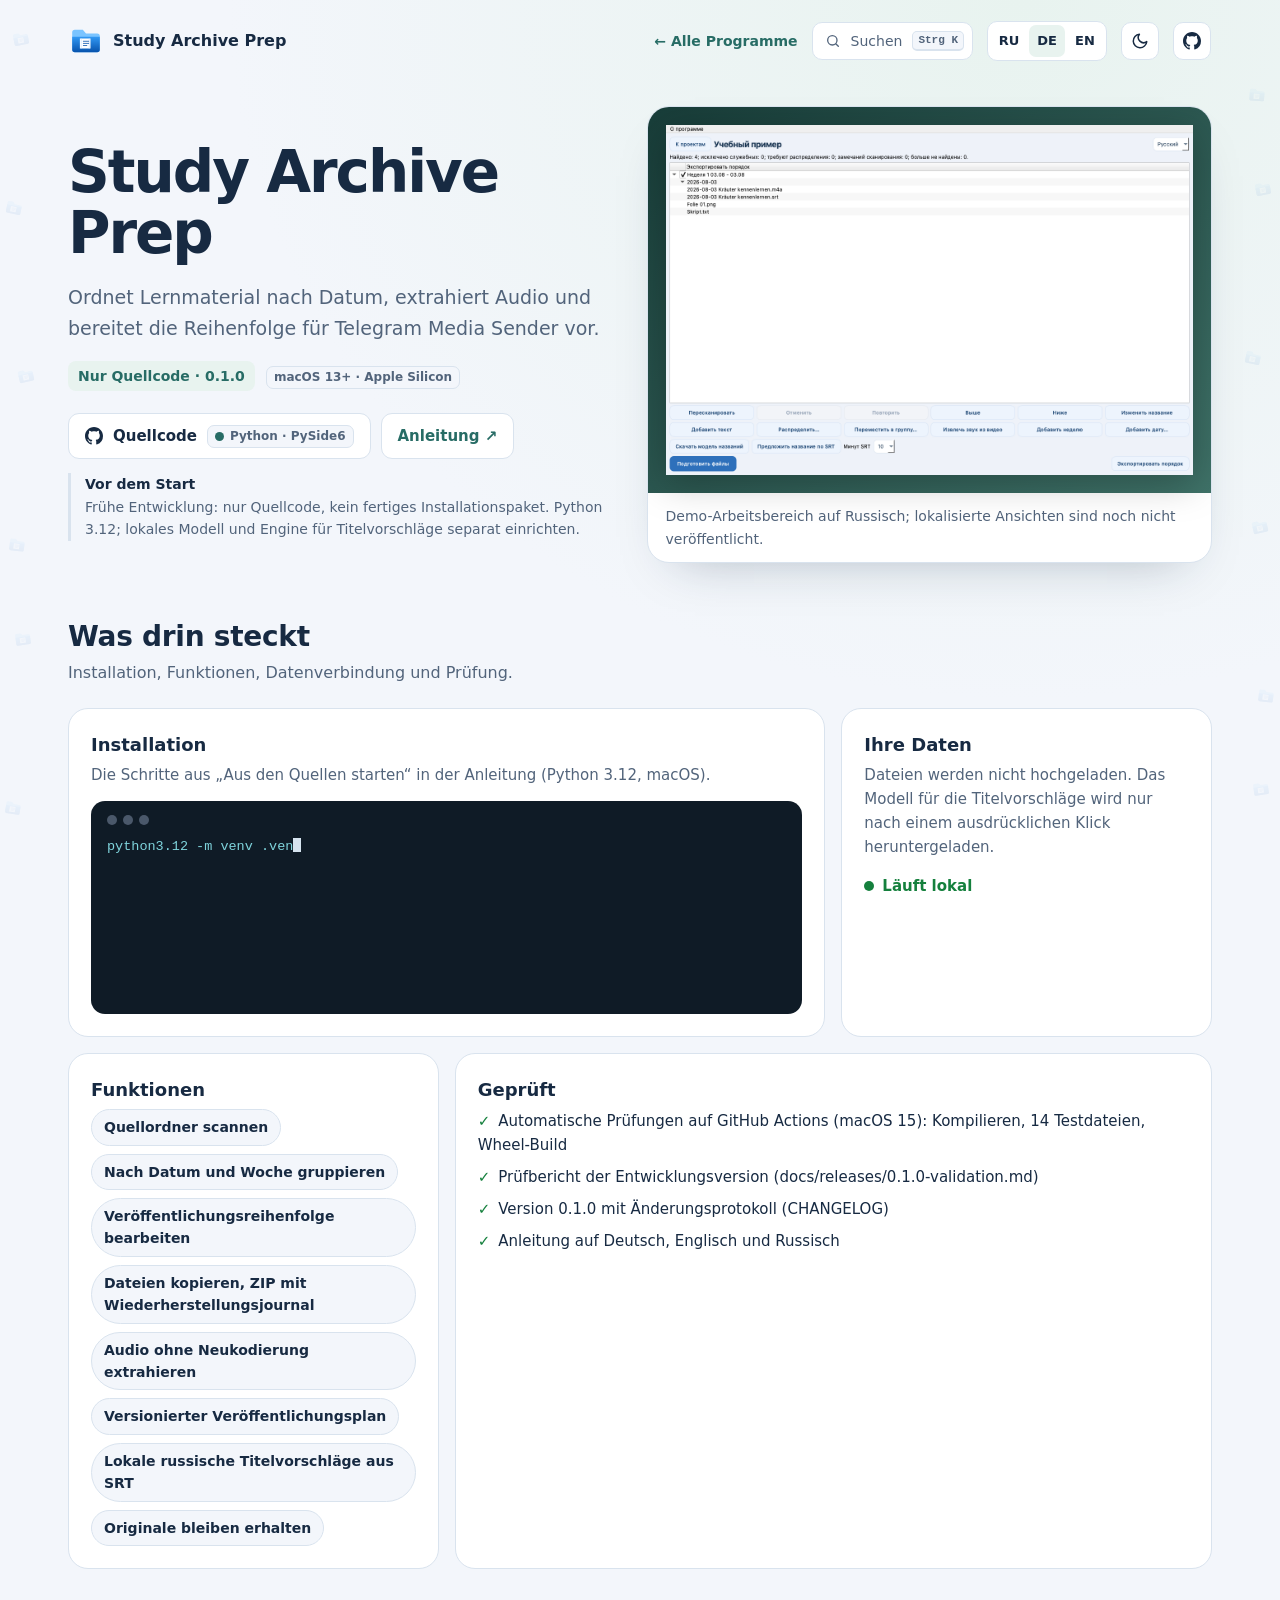
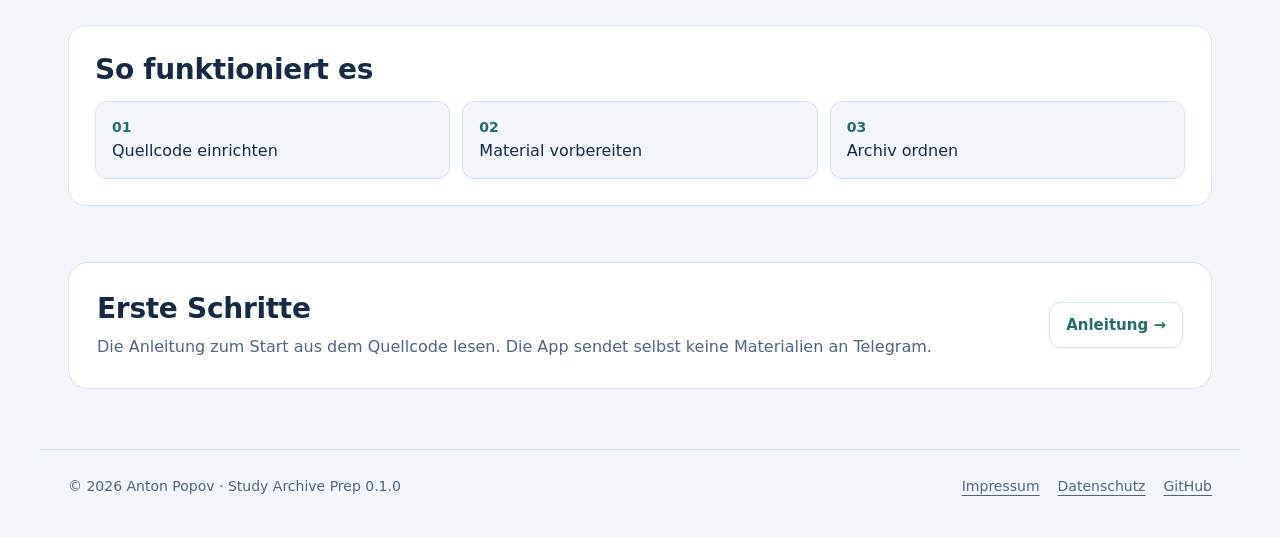
==== commit 6b847572: "kit: quiet side decor of program icons on wide screens One fixed, aria-hidden layer in the page marg" ====
--- a/index.html
+++ b/index.html
@@ -7,8 +7,8 @@
 <meta name="description" content="Ordnet Lernmaterial nach Datum, extrahiert Audio und bereitet die Reihenfolge für Telegram Media Sender vor.">
 <title>Study Archive Prep — Anleitung · Nur Quellcode · 0.1.0</title>
 <link rel="icon" href="presentation-icon.svg">
-<script src="assets/kit/kit-theme.js"></script><link rel="stylesheet" href="assets/kit/kit.css?v=2026.11.06-1"><script src="assets/kit/programs.js?v=2026.11.06-1" defer></script><script src="assets/kit/kit.js?v=2026.11.06-1" defer></script>
-<link rel="stylesheet" href="presentation.css?v=2026.11.06-1">
+<script src="assets/kit/kit-theme.js"></script><link rel="stylesheet" href="assets/kit/kit.css?v=2026.11.06-2"><script src="assets/kit/programs.js?v=2026.11.06-2" defer></script><script src="assets/kit/kit.js?v=2026.11.06-2" defer></script>
+<link rel="stylesheet" href="presentation.css?v=2026.11.06-2">
 </head>
 <body class="ppk-page">
 <a class="ppk-skip" href="#main">Zum Inhalt</a>
--- a/assets/kit/kit.css
+++ b/assets/kit/kit.css
@@ -245,3 +245,18 @@
   html.ppk-js .ppk-reveal:not(.ppk-in){opacity:1;transform:none}
 }
 @media (forced-colors:active){.ppk-pitem[aria-selected="true"]{outline:2px solid Highlight}.ppk-tabs button[aria-selected="true"]{outline:2px solid Highlight}}
+
+/* side decor (kit.js builds it on screens >= 1280px; nothing without JS) */
+.ppk-decor{display:none}
+@media (min-width:1280px){
+  .ppk-decor{display:block;position:fixed;inset:0;z-index:0;overflow:hidden;pointer-events:none;container-type:inline-size;opacity:0;transition:opacity 1.2s ease}
+  .ppk-decor.ppk-decor-on{opacity:1}
+  .ppk-decor-side{position:absolute;top:0;bottom:0;width:calc((100cqi - var(--ppk-decor-shell,var(--ppk-shell)))/2);animation:ppk-decor-drift 90s ease-in-out infinite alternate;will-change:transform}
+  .ppk-decor-l{left:0}
+  .ppk-decor-r{right:0;animation-direction:alternate-reverse}
+  .ppk-decor-i{--ppk-sz:clamp(18px,calc(var(--ppk-k,1) * ((100cqi - var(--ppk-decor-shell,var(--ppk-shell)))/2 - 28px)),72px);position:absolute;top:var(--ppk-y,0);left:calc(var(--ppk-x,.5) * (100% - 1.2 * var(--ppk-sz)) + .1 * var(--ppk-sz));width:var(--ppk-sz);height:var(--ppk-sz);object-fit:contain;opacity:.06;transform:rotate(var(--ppk-r,0deg));user-select:none}
+  [data-theme="dark"] .ppk-decor-i{opacity:.08}
+}
+@keyframes ppk-decor-drift{from{transform:translateY(-10px)}to{transform:translateY(10px)}}
+@media print{.ppk-decor{display:none!important}}
+@media (prefers-reduced-motion:reduce){.ppk-decor{transition:none}.ppk-decor-side{animation:none;will-change:auto}}
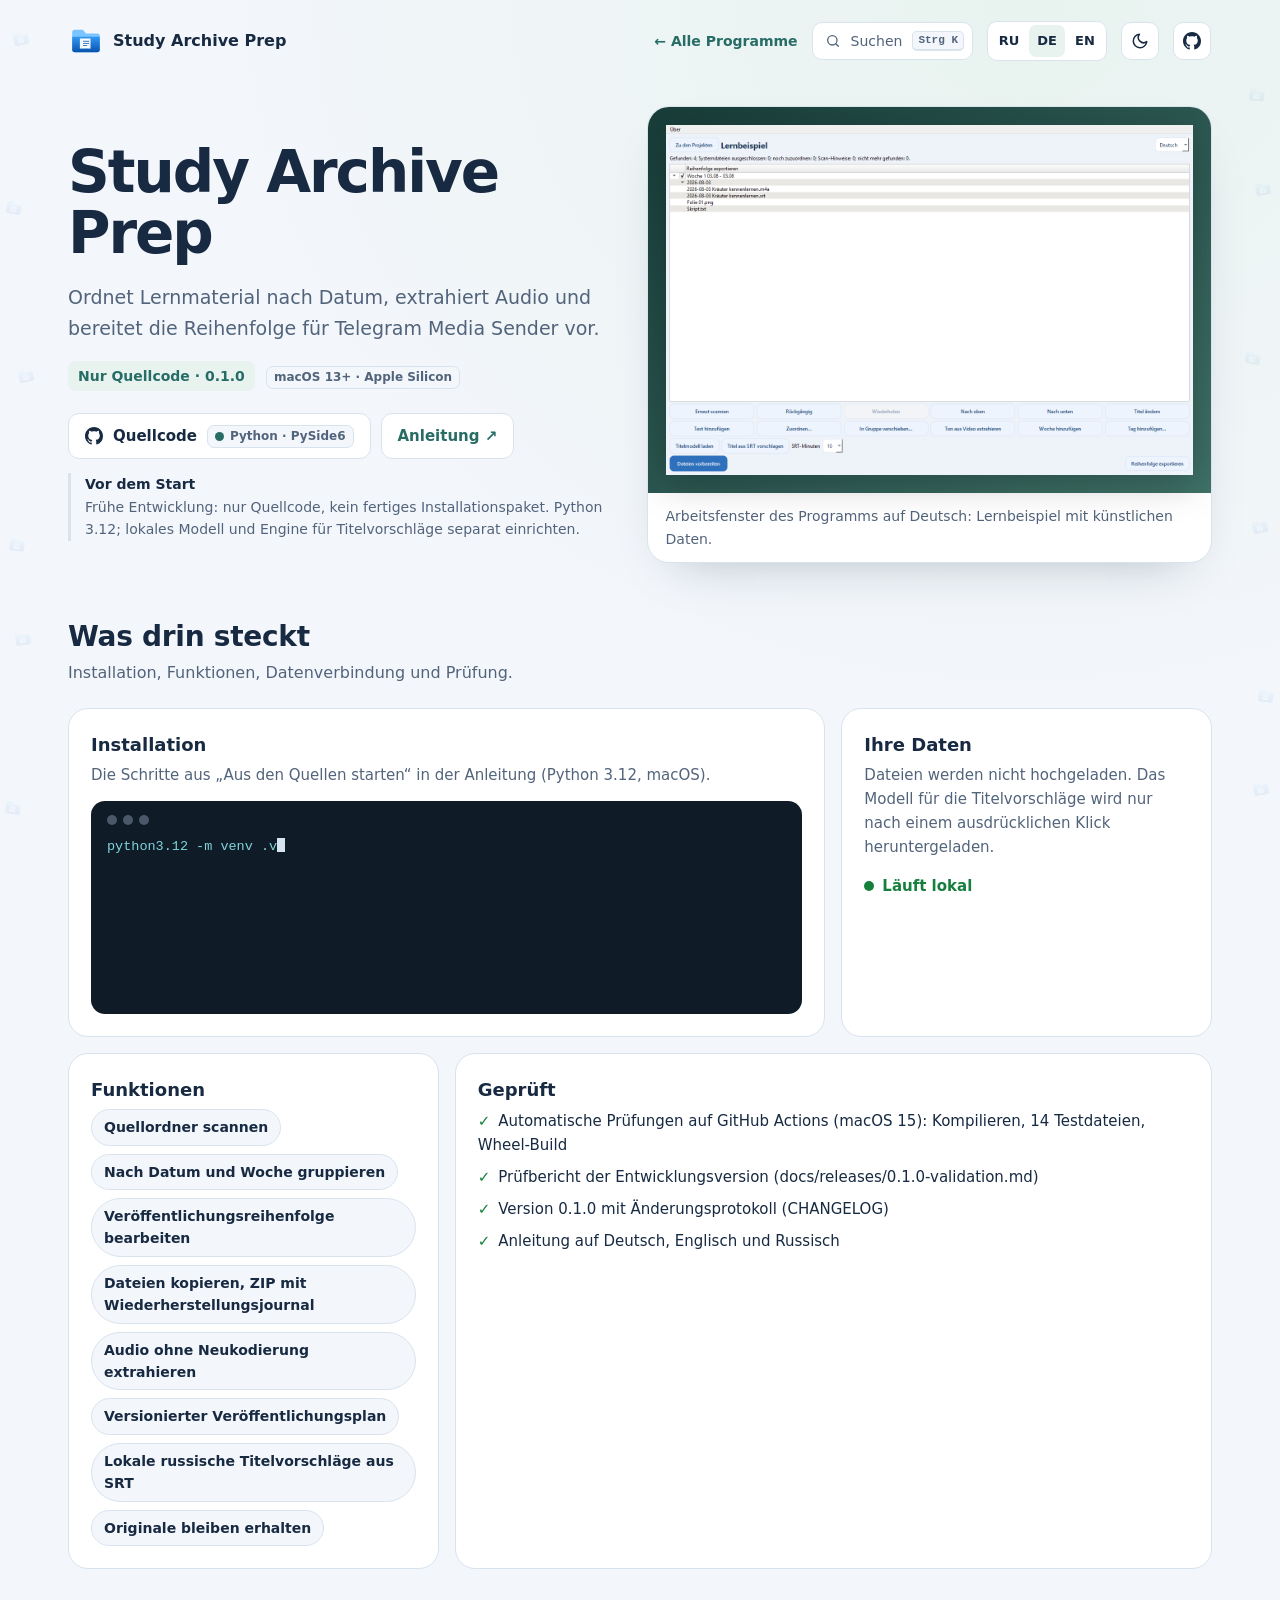
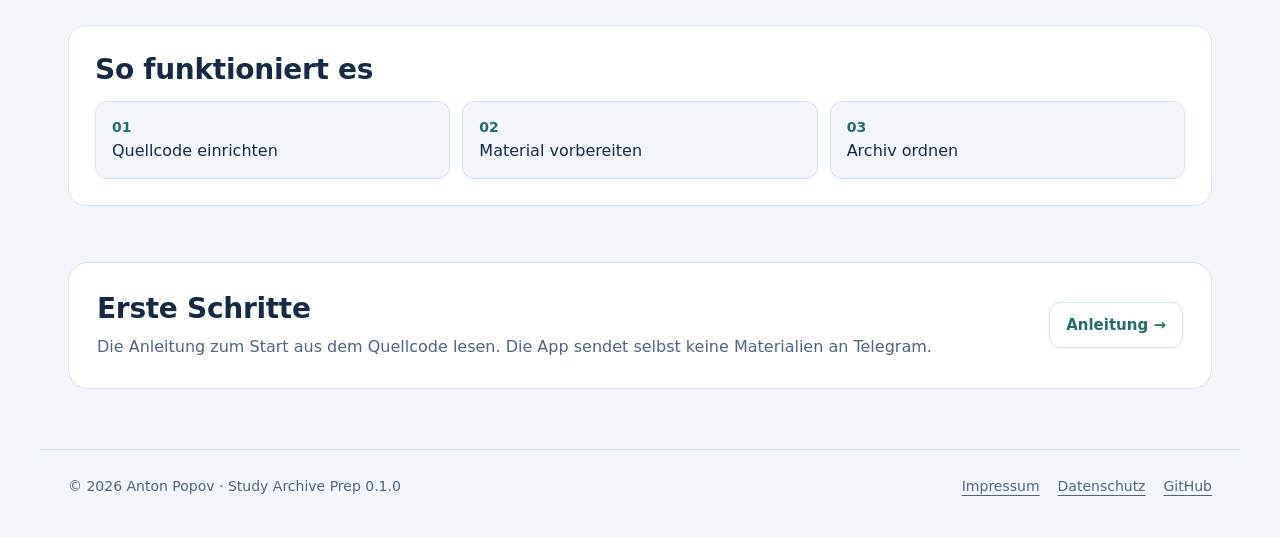
==== commit 395c27bd: "docs: workspace screenshot in the page language Landing, guide and README show the window in RU, DE " ====
--- a/index.html
+++ b/index.html
@@ -38,8 +38,8 @@
 
 </div>
 <figure class="ppk-preview">
-<div class="ppk-stage"><a href="docs/images/study-archive-prep-workspace.png"><img src="docs/images/study-archive-prep-workspace.png" alt="Study Archive Prep — Demo-Arbeitsbereich auf Russisch; lokalisierte Ansichten sind noch nicht veröffentlicht." decoding="async"></a></div>
-<figcaption>Demo-Arbeitsbereich auf Russisch; lokalisierte Ansichten sind noch nicht veröffentlicht.</figcaption>
+<div class="ppk-stage"><a href="docs/images/study-archive-prep-workspace-de.png"><img src="docs/images/study-archive-prep-workspace-de.png" alt="Study Archive Prep — Arbeitsfenster des Programms auf Deutsch: Lernbeispiel mit künstlichen Daten." width="1280" height="850" decoding="async"></a></div>
+<figcaption>Arbeitsfenster des Programms auf Deutsch: Lernbeispiel mit künstlichen Daten.</figcaption>
 </figure>
 </div>
 
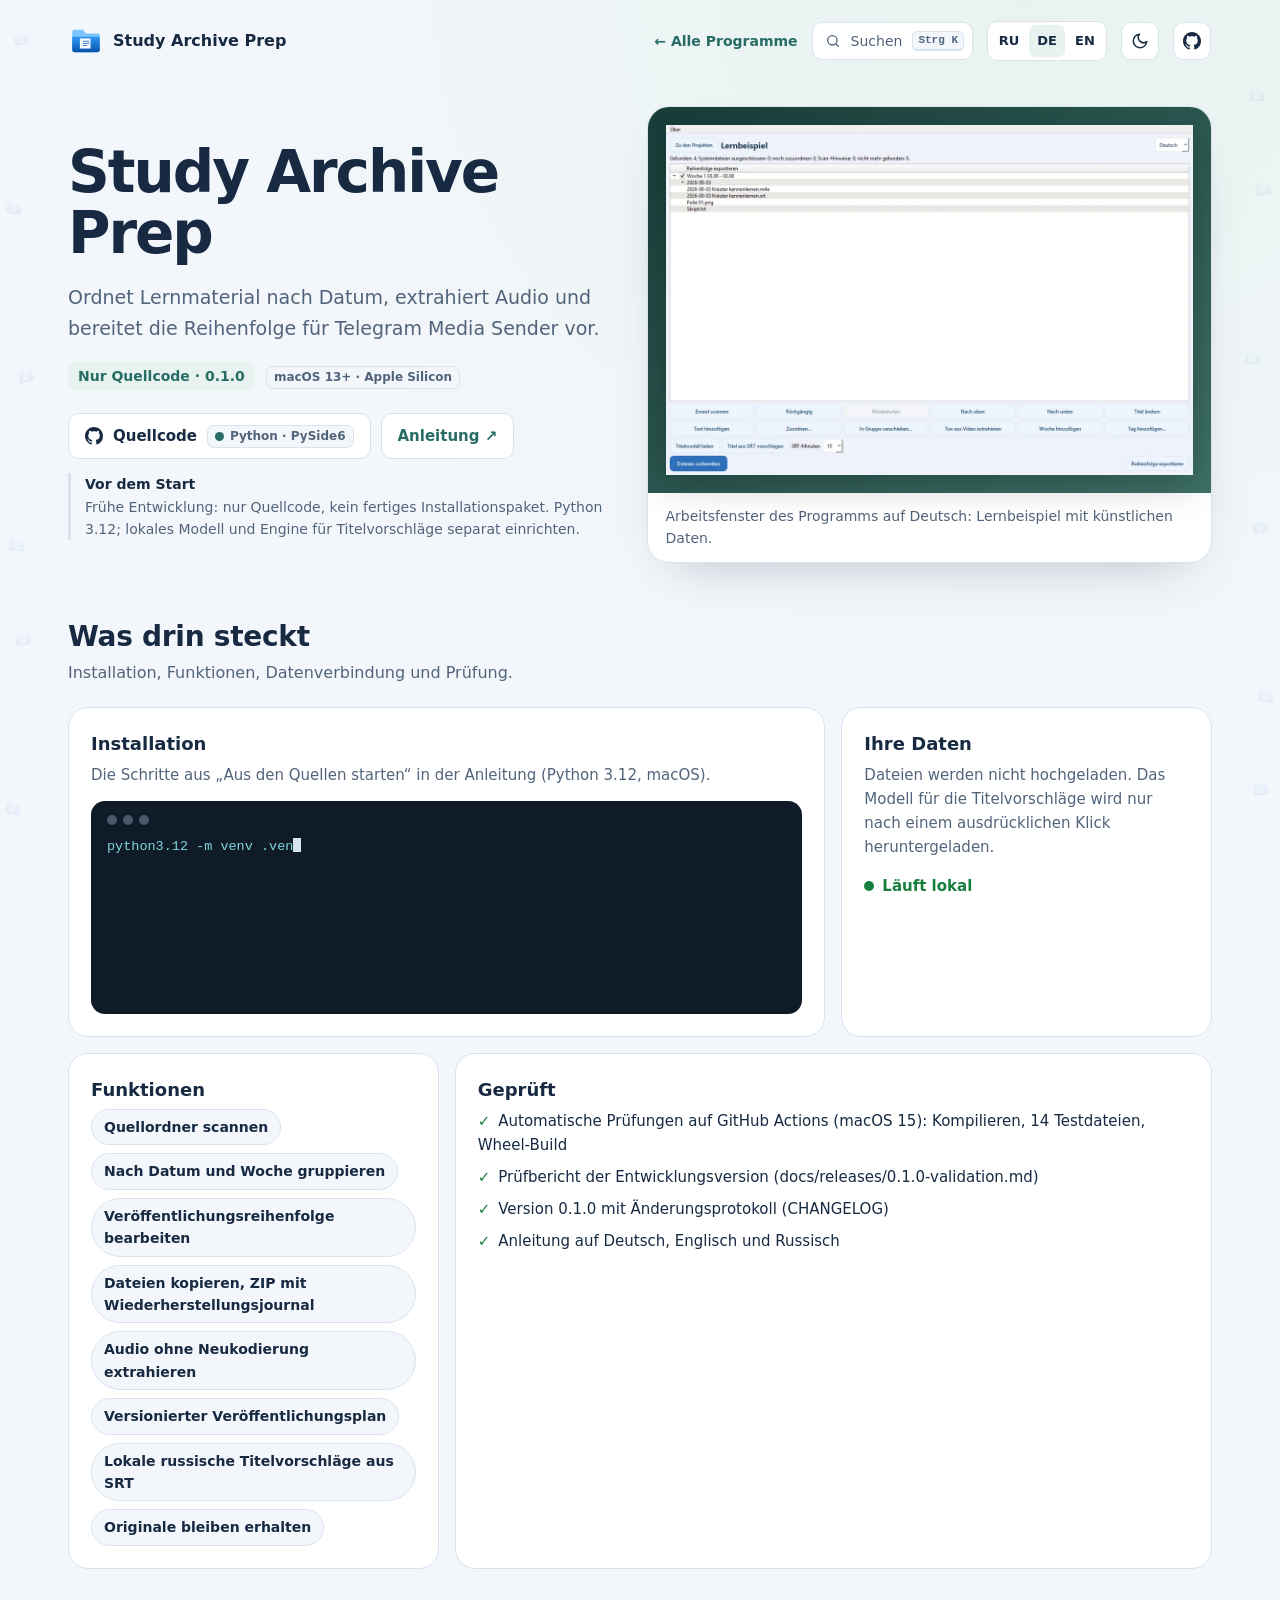
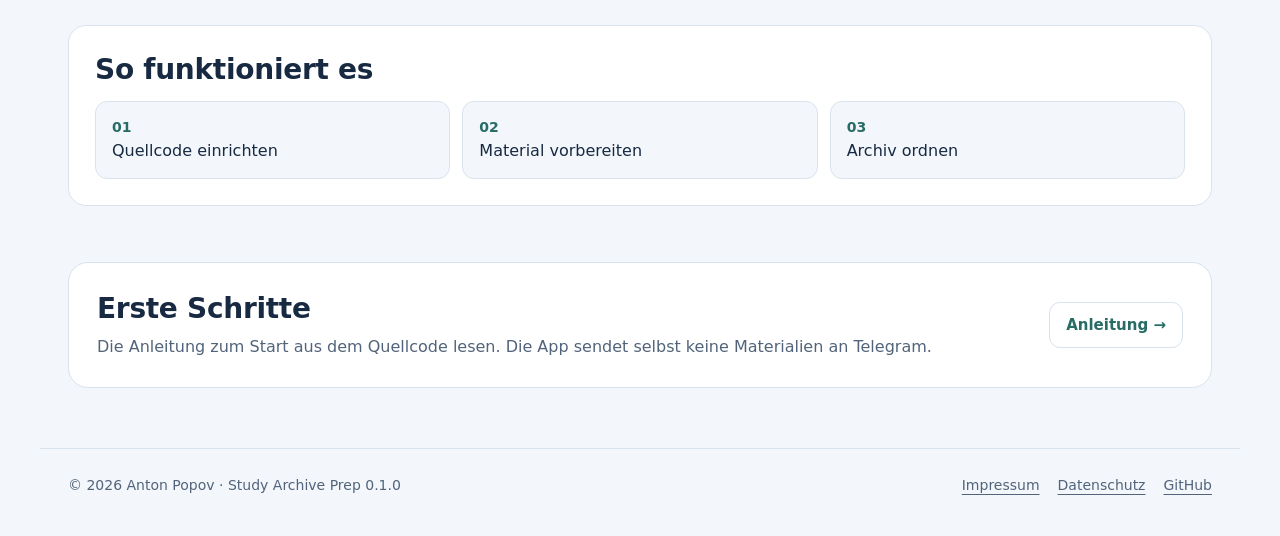
==== commit 8bf72a8c: "perf: smaller site images and icons, local guide images Screenshots get WebP copies at twice their s" ====
--- a/index.html
+++ b/index.html
@@ -38,7 +38,7 @@
 
 </div>
 <figure class="ppk-preview">
-<div class="ppk-stage"><a href="docs/images/study-archive-prep-workspace-de.png"><img src="docs/images/study-archive-prep-workspace-de.png" alt="Study Archive Prep — Arbeitsfenster des Programms auf Deutsch: Lernbeispiel mit künstlichen Daten." width="1280" height="850" decoding="async"></a></div>
+<div class="ppk-stage"><a href="docs/images/study-archive-prep-workspace-de.png"><img src="assets/web/study-archive-prep-workspace-de.aa293faa.webp" alt="Study Archive Prep — Arbeitsfenster des Programms auf Deutsch: Lernbeispiel mit künstlichen Daten." width="1280" height="850" decoding="async" fetchpriority="high"></a></div>
 <figcaption>Arbeitsfenster des Programms auf Deutsch: Lernbeispiel mit künstlichen Daten.</figcaption>
 </figure>
 </div>
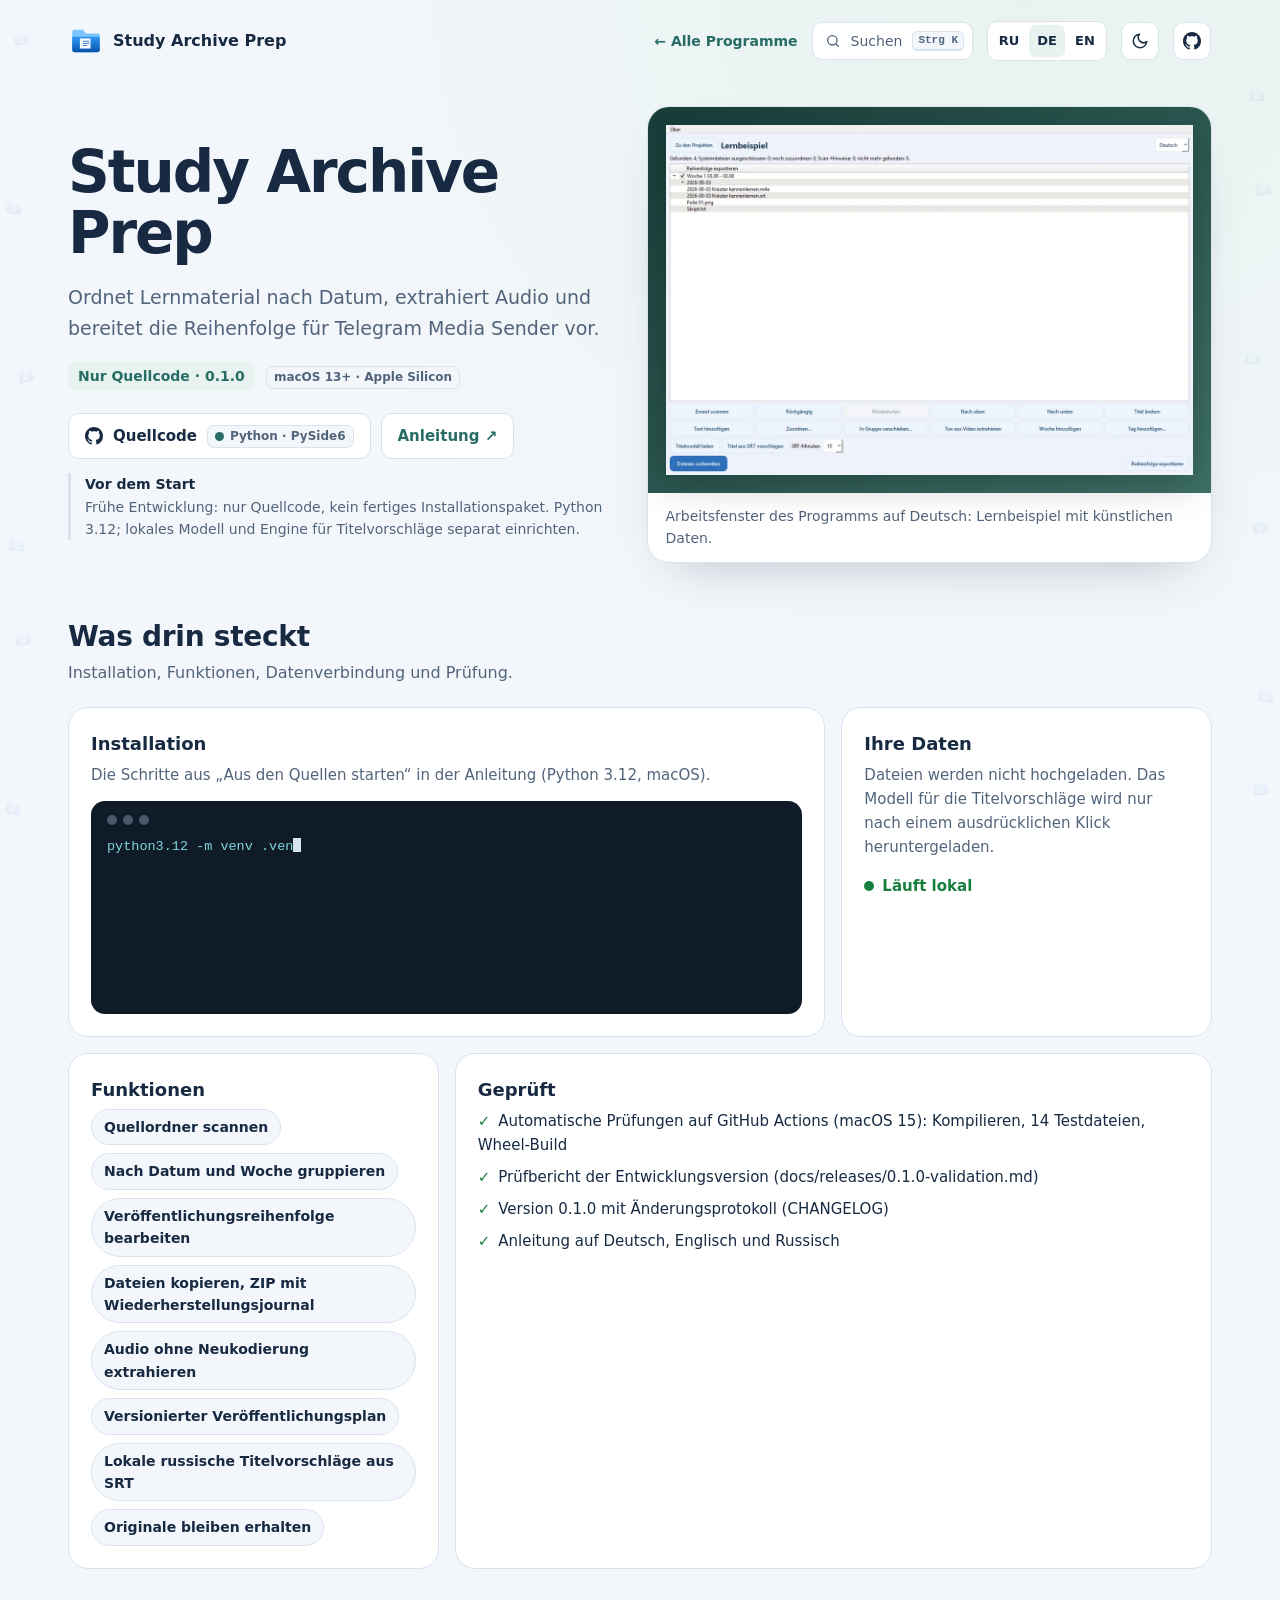
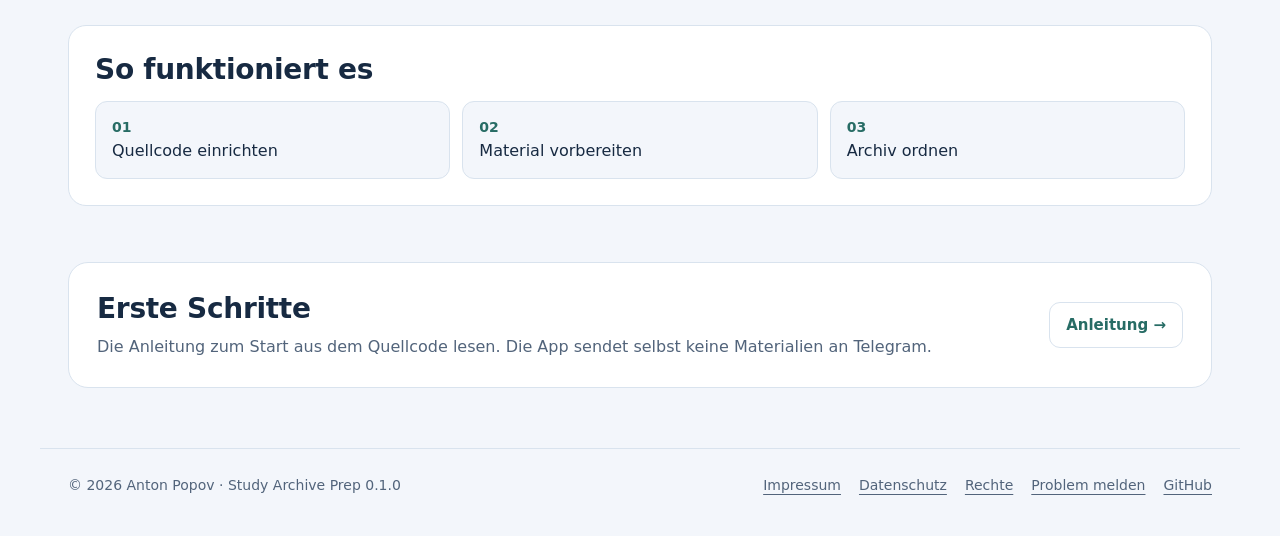
==== commit 780cf6b4: "site: one tab title pattern and one footer across programs Landing titles name the program and what " ====
--- a/index.html
+++ b/index.html
@@ -5,7 +5,7 @@
 <meta name="viewport" content="width=device-width,initial-scale=1">
 <meta name="color-scheme" content="light dark">
 <meta name="description" content="Ordnet Lernmaterial nach Datum, extrahiert Audio und bereitet die Reihenfolge für Telegram Media Sender vor.">
-<title>Study Archive Prep — Anleitung · Nur Quellcode · 0.1.0</title>
+<title>Study Archive Prep — Ordnet Lernmaterial nach Datum, extrahiert Audio und bereitet die Reihenfolge für Telegram Media Sender vor</title>
 <link rel="icon" href="presentation-icon.svg">
 <script src="assets/kit/kit-theme.js"></script><link rel="stylesheet" href="assets/kit/kit.css?v=2026.11.06-2"><script src="assets/kit/programs.js?v=2026.11.06-2" defer></script><script src="assets/kit/kit.js?v=2026.11.06-2" defer></script>
 <link rel="stylesheet" href="presentation.css?v=2026.11.06-2">
@@ -67,8 +67,8 @@
 </section>
 </main>
 <footer class="ppk-footer">
-  <span>© 2026 Anton Popov · Study Archive Prep 0.1.0</span>
-  <nav aria-label="Rechtliches"><a href="https://popovantondev.github.io/popovantondev/impressum.html">Impressum</a><a href="https://popovantondev.github.io/popovantondev/datenschutz.html">Datenschutz</a><a href="https://github.com/popovantondev/StudyArchivePrep">GitHub</a></nav>
+<span>© 2026 Anton Popov · Study Archive Prep 0.1.0</span>
+<nav aria-label="Rechtliches"><a href="https://popovantondev.github.io/popovantondev/impressum.html">Impressum</a><a href="https://popovantondev.github.io/popovantondev/datenschutz.html">Datenschutz</a><a href="https://github.com/popovantondev/StudyArchivePrep/blob/main/RIGHTS.md">Rechte</a><a href="https://github.com/popovantondev/StudyArchivePrep/issues/new/choose">Problem melden</a><a href="https://github.com/popovantondev/StudyArchivePrep">GitHub</a></nav>
 </footer>
 </body>
 </html>
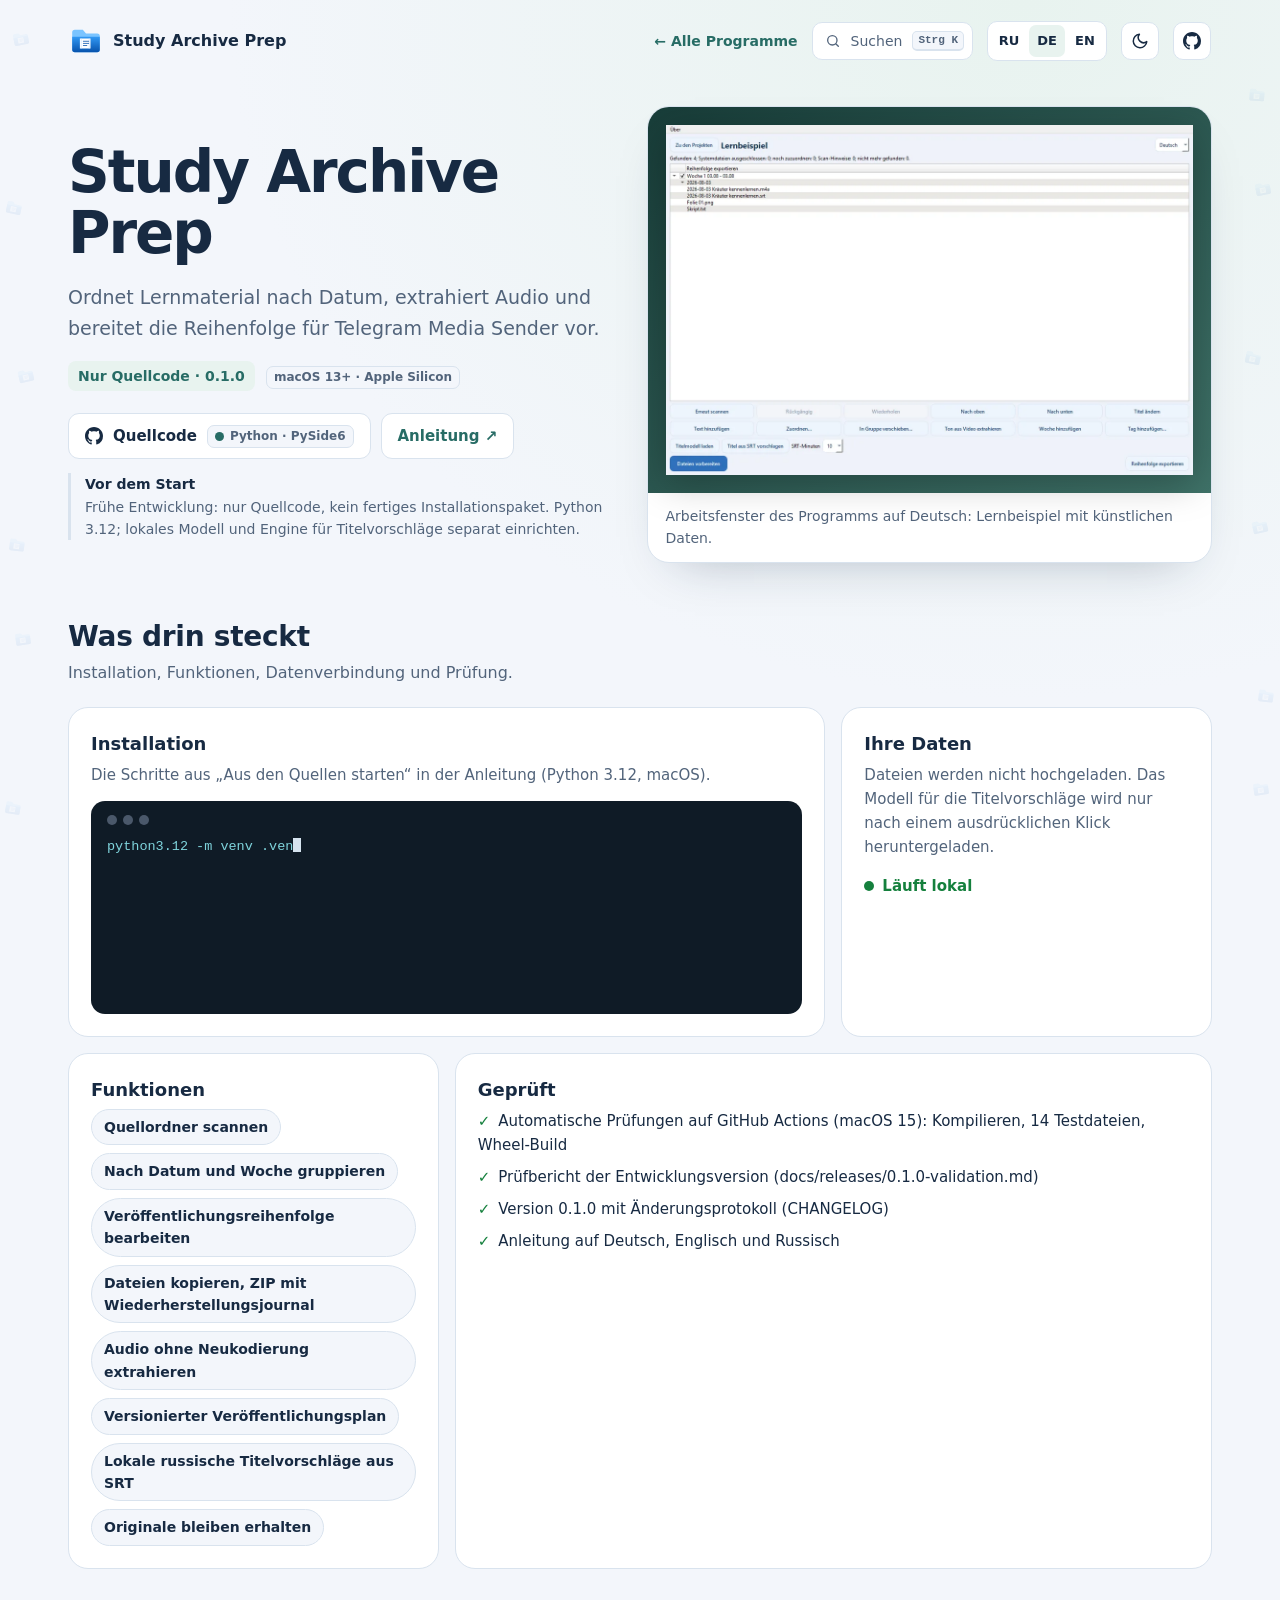
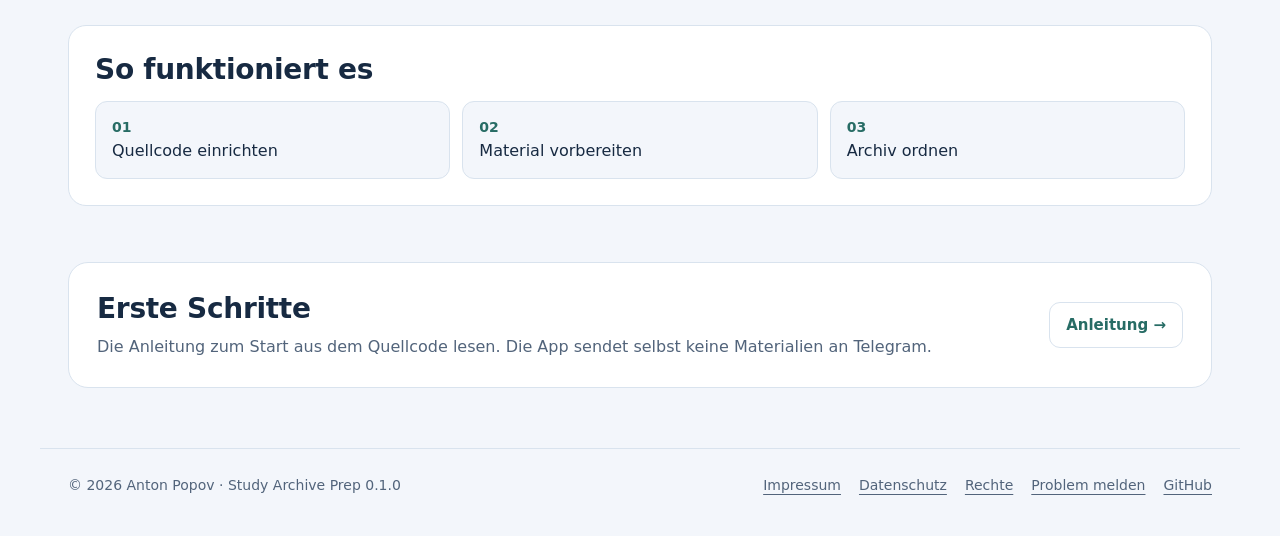
==== commit b5806f5f: "Screenshots DE/EN: undo button inactive, as in RU" ====
--- a/index.html
+++ b/index.html
@@ -7,8 +7,8 @@
 <meta name="description" content="Ordnet Lernmaterial nach Datum, extrahiert Audio und bereitet die Reihenfolge für Telegram Media Sender vor.">
 <title>Study Archive Prep — Ordnet Lernmaterial nach Datum, extrahiert Audio und bereitet die Reihenfolge für Telegram Media Sender vor</title>
 <link rel="icon" href="presentation-icon.svg">
-<script src="assets/kit/kit-theme.js"></script><link rel="stylesheet" href="assets/kit/kit.css?v=2026.11.06-2"><script src="assets/kit/programs.js?v=2026.11.06-2" defer></script><script src="assets/kit/kit.js?v=2026.11.06-2" defer></script>
-<link rel="stylesheet" href="presentation.css?v=2026.11.06-2">
+<script src="assets/kit/kit-theme.js"></script><link rel="stylesheet" href="assets/kit/kit.css?v=2026.11.06-3"><script src="assets/kit/programs.js?v=2026.11.06-3" defer></script><script src="assets/kit/kit.js?v=2026.11.06-3" defer></script>
+<link rel="stylesheet" href="presentation.css?v=2026.11.06-3">
 </head>
 <body class="ppk-page">
 <a class="ppk-skip" href="#main">Zum Inhalt</a>
@@ -38,7 +38,7 @@
 
 </div>
 <figure class="ppk-preview">
-<div class="ppk-stage"><a href="docs/images/study-archive-prep-workspace-de.png"><img src="assets/web/study-archive-prep-workspace-de.aa293faa.webp" alt="Study Archive Prep — Arbeitsfenster des Programms auf Deutsch: Lernbeispiel mit künstlichen Daten." width="1280" height="850" decoding="async" fetchpriority="high"></a></div>
+<div class="ppk-stage"><a href="docs/images/study-archive-prep-workspace-de.png"><img src="assets/web/study-archive-prep-workspace-de.86ba1322.webp" alt="Study Archive Prep — Arbeitsfenster des Programms auf Deutsch: Lernbeispiel mit künstlichen Daten." width="1280" height="850" decoding="async" fetchpriority="high"></a></div>
 <figcaption>Arbeitsfenster des Programms auf Deutsch: Lernbeispiel mit künstlichen Daten.</figcaption>
 </figure>
 </div>
--- a/assets/kit/kit.css
+++ b/assets/kit/kit.css
@@ -173,6 +173,7 @@
 .ppk-phead{display:flex;align-items:center;border-bottom:1px solid var(--ppk-line)}
 .ppk-palette-input{flex:1;min-width:0;padding:16px 18px;border:0;background:transparent;color:var(--ppk-ink);font:inherit;font-size:17px;outline:none}
 .ppk-palette-input::placeholder{color:var(--ppk-muted);opacity:1}
+.ppk-overlay .ppk-palette-input:focus-visible{outline:none}
 .ppk-phead:focus-within{box-shadow:inset 0 -2px 0 var(--ppk-focus)}
 .ppk-pclose{margin-right:12px;padding:6px 8px;border:1px solid var(--ppk-line);border-radius:7px;background:var(--ppk-bg);color:var(--ppk-muted);font:600 12px/1 var(--ppk-mono);cursor:pointer}
 .ppk-plist{max-height:min(420px,55vh);margin:0;padding:6px;overflow:auto;list-style:none}
